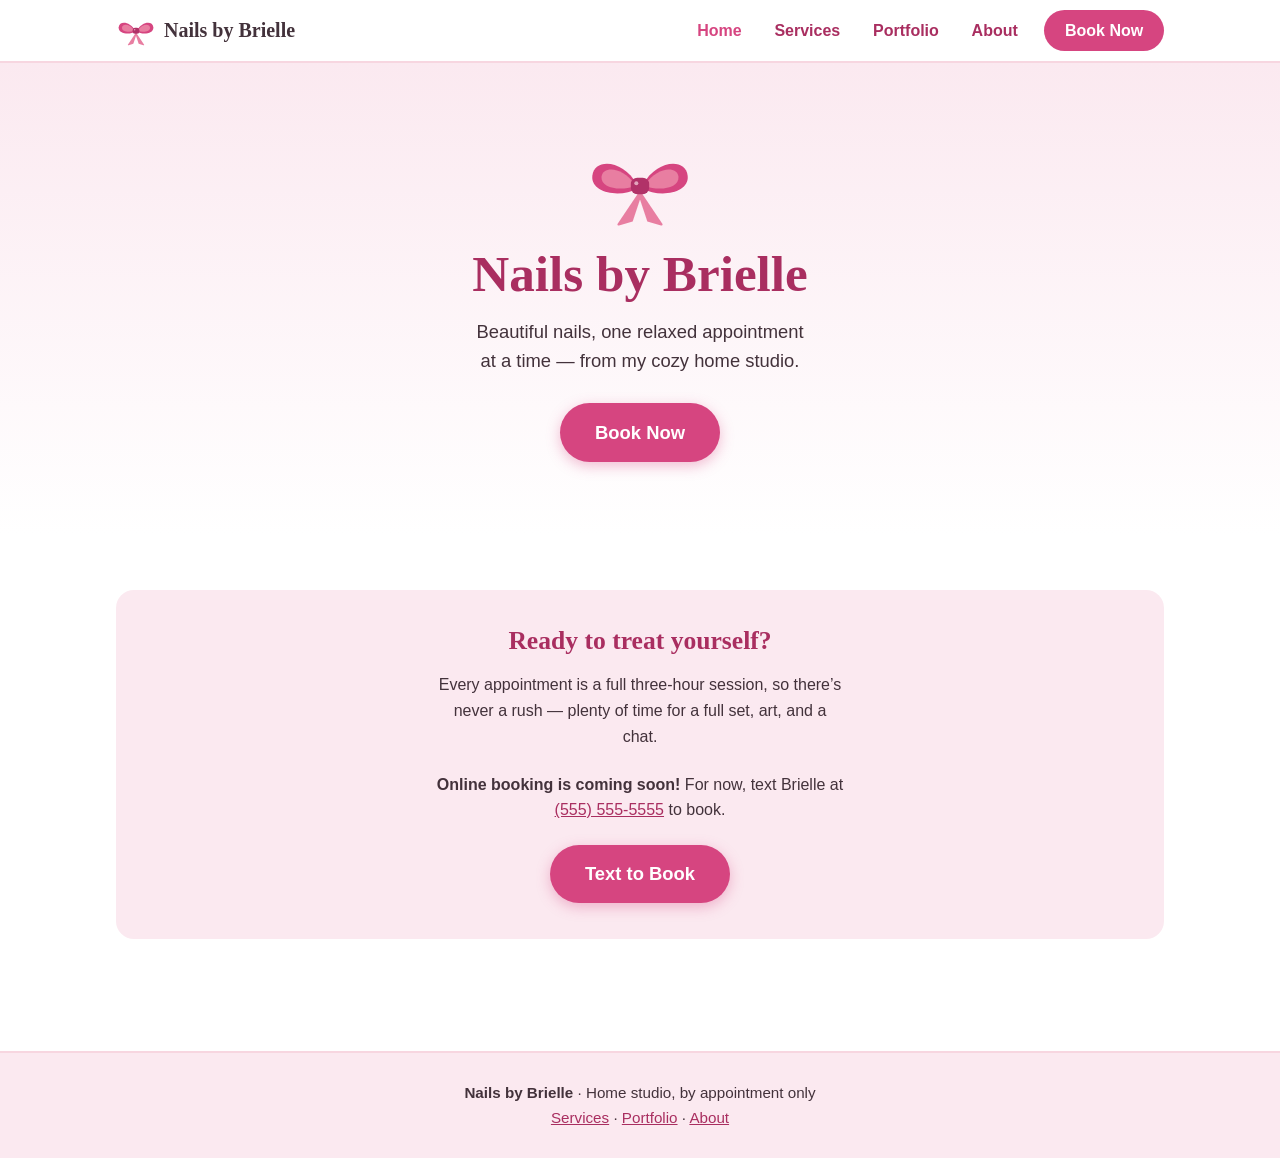
==== index.html @ 42bea0c3 "Initial site: home, services, portfolio, about with pink/white theme and bow logo Co-Authored-By: Cl" ====
<!DOCTYPE html>
<html lang="en">
<head>
  <meta charset="UTF-8">
  <meta name="viewport" content="width=device-width, initial-scale=1.0">
  <meta name="description" content="Nails by Brielle — a cozy home nail studio. Book your 3-hour appointment online.">
  <title>Nails by Brielle</title>
  <link rel="stylesheet" href="./css/style.css">
  <link rel="icon" href="./images/logo.svg" type="image/svg+xml">
</head>
<body>
  <header class="site-header">
    <div class="header-inner">
      <a class="brand" href="./index.html">
        <img src="./images/logo.svg" alt="">
        <span>Nails by Brielle</span>
      </a>
      <button type="button" class="nav-toggle" aria-expanded="false" aria-label="Menu">&#9776;</button>
      <nav class="site-nav">
        <a href="./index.html" class="active">Home</a>
        <a href="./services.html">Services</a>
        <a href="./portfolio.html">Portfolio</a>
        <a href="./about.html">About</a>
        <a href="#book" class="nav-book book-btn">Book Now</a>
      </nav>
    </div>
  </header>

  <section class="hero">
    <img class="hero-logo" src="./images/logo.svg" alt="Pink bow logo">
    <h1>Nails by Brielle</h1>
    <p class="tagline">Beautiful nails, one relaxed appointment at a time — from my cozy home studio.</p>
    <a href="#book" class="btn book-btn">Book Now</a>
  </section>

  <main>
    <section class="section" id="book">
      <div class="book-callout">
        <h2>Ready to treat yourself?</h2>
        <p>Every appointment is a full three-hour session, so there&rsquo;s never a rush &mdash; plenty of time for a full set, art, and a chat.</p>
        <!-- Placeholder until the Goldie booking link is live (see js/nav.js) -->
        <p><strong>Online booking is coming soon!</strong> For now, text Brielle at <a href="sms:+15555555555">(555)&nbsp;555-5555</a> to book.</p>
        <a href="sms:+15555555555" class="btn">Text to Book</a>
      </div>
    </section>
  </main>

  <footer class="site-footer">
    <p><strong>Nails by Brielle</strong> &middot; Home studio, by appointment only</p>
    <p><a href="./services.html">Services</a> &middot; <a href="./portfolio.html">Portfolio</a> &middot; <a href="./about.html">About</a></p>
  </footer>

  <script src="./js/nav.js"></script>
</body>
</html>
---- css/style.css ----
/* Nails by Brielle — mobile-first stylesheet */

:root {
  --pink-blush: #fbe9f0;   /* section backgrounds */
  --pink-soft: #f7d6e0;    /* cards, borders */
  --rose: #d64580;         /* buttons, big accents */
  --rose-deep: #a92e60;    /* links, small accent text (passes contrast on white) */
  --ink: #43323b;          /* body text */
  --white: #ffffff;
  --font-display: "Palatino Linotype", Palatino, Georgia, "Times New Roman", serif;
  --font-body: -apple-system, BlinkMacSystemFont, "Segoe UI", Roboto, Helvetica, Arial, sans-serif;
}

* { box-sizing: border-box; margin: 0; padding: 0; }

html { scroll-behavior: smooth; }

body {
  font-family: var(--font-body);
  color: var(--ink);
  background: var(--white);
  line-height: 1.6;
}

img { max-width: 100%; display: block; }

h1, h2, h3 { font-family: var(--font-display); line-height: 1.2; }

a { color: var(--rose-deep); }

/* ---------- Header / nav ---------- */

.site-header {
  position: sticky;
  top: 0;
  z-index: 10;
  background: var(--white);
  border-bottom: 2px solid var(--pink-soft);
}

.header-inner {
  max-width: 1080px;
  margin: 0 auto;
  padding: 0.6rem 1rem;
  display: flex;
  align-items: center;
  justify-content: space-between;
  gap: 1rem;
}

.brand {
  display: flex;
  align-items: center;
  gap: 0.5rem;
  text-decoration: none;
  color: var(--ink);
}

.brand img { width: 40px; height: 31px; }

.brand span {
  font-family: var(--font-display);
  font-size: 1.25rem;
  font-weight: bold;
}

.nav-toggle {
  background: none;
  border: 2px solid var(--pink-soft);
  border-radius: 8px;
  padding: 0.4rem 0.7rem;
  font-size: 1.2rem;
  color: var(--rose-deep);
  cursor: pointer;
}

.site-nav {
  display: none;
  position: absolute;
  top: 100%;
  left: 0;
  right: 0;
  background: var(--white);
  border-bottom: 2px solid var(--pink-soft);
  flex-direction: column;
}

.site-nav.open { display: flex; }

.site-nav a {
  padding: 0.9rem 1.25rem;
  text-decoration: none;
  font-weight: 600;
  border-top: 1px solid var(--pink-blush);
}

.site-nav a.active { color: var(--rose); }

.site-nav a.nav-book {
  background: var(--rose);
  color: var(--white);
  text-align: center;
}

/* ---------- Buttons ---------- */

.btn {
  display: inline-block;
  background: var(--rose);
  color: var(--white);
  font-size: 1.15rem;
  font-weight: 700;
  text-decoration: none;
  padding: 0.9rem 2.2rem;
  border-radius: 999px;
  box-shadow: 0 4px 14px rgba(214, 69, 128, 0.35);
}

.btn:hover { background: var(--rose-deep); }

/* ---------- Hero (home page) ---------- */

.hero {
  background: linear-gradient(180deg, var(--pink-blush) 0%, var(--white) 100%);
  text-align: center;
  padding: 3.5rem 1.25rem 3rem;
}

.hero img.hero-logo { width: 110px; margin: 0 auto 1rem; }

.hero h1 { font-size: 2.4rem; color: var(--rose-deep); }

.hero p.tagline {
  font-size: 1.15rem;
  margin: 0.75rem auto 1.75rem;
  max-width: 32ch;
}

/* ---------- Generic sections ---------- */

main { max-width: 1080px; margin: 0 auto; padding: 0 1rem; }

.section { padding: 2.5rem 0; }

.section h2 {
  font-size: 1.7rem;
  color: var(--rose-deep);
  margin-bottom: 1rem;
  text-align: center;
}

.section > p.lead {
  text-align: center;
  max-width: 55ch;
  margin: 0 auto 1.5rem;
}

/* ---------- Cards (services) ---------- */

.card-grid {
  display: grid;
  grid-template-columns: 1fr;
  gap: 1rem;
}

.card {
  background: var(--pink-blush);
  border: 1px solid var(--pink-soft);
  border-radius: 14px;
  padding: 1.25rem;
}

.card h3 { color: var(--rose-deep); margin-bottom: 0.25rem; }

.card .price {
  font-weight: 700;
  color: var(--rose);
  float: right;
  font-size: 1.1rem;
}

.note {
  background: var(--pink-soft);
  border-radius: 14px;
  padding: 1rem 1.25rem;
  margin-top: 1.5rem;
  text-align: center;
}

/* ---------- Portfolio grid ---------- */

.portfolio-grid {
  display: grid;
  grid-template-columns: 1fr;
  gap: 1.25rem;
}

.portfolio-grid figure {
  border: 1px solid var(--pink-soft);
  border-radius: 14px;
  overflow: hidden;
  background: var(--white);
}

.placeholder-img {
  height: 220px;
  display: flex;
  align-items: center;
  justify-content: center;
  color: var(--white);
  font-weight: 700;
  letter-spacing: 0.05em;
}

.ph-1 { background: linear-gradient(135deg, #f7d6e0, #d64580); }
.ph-2 { background: linear-gradient(135deg, #e87ea1, #a92e60); }
.ph-3 { background: linear-gradient(135deg, #fbe9f0, #e87ea1); }
.ph-4 { background: linear-gradient(135deg, #d64580, #f7d6e0); }
.ph-5 { background: linear-gradient(135deg, #a92e60, #e87ea1); }
.ph-6 { background: linear-gradient(135deg, #e87ea1, #fbe9f0); }

.portfolio-grid figcaption { padding: 0.8rem 1rem; }

/* ---------- About ---------- */

.about-wrap { display: grid; gap: 1.5rem; }

.about-photo {
  height: 260px;
  border-radius: 14px;
  background: linear-gradient(135deg, var(--pink-soft), var(--rose));
  display: flex;
  align-items: center;
  justify-content: center;
  color: var(--white);
  font-weight: 700;
}

.cta-row { margin-top: 1rem; }

/* ---------- Booking callout ---------- */

.book-callout {
  background: var(--pink-blush);
  border-radius: 18px;
  text-align: center;
  padding: 2.25rem 1.25rem;
  margin: 1rem 0 2.5rem;
}

.book-callout h2 { color: var(--rose-deep); font-size: 1.6rem; }

.book-callout p { max-width: 46ch; margin: 0.6rem auto 1.4rem; }

/* ---------- Footer ---------- */

.site-footer {
  background: var(--pink-blush);
  border-top: 2px solid var(--pink-soft);
  text-align: center;
  padding: 1.75rem 1rem;
  margin-top: 2rem;
  font-size: 0.95rem;
}

/* ---------- Desktop ---------- */

@media (min-width: 720px) {
  .nav-toggle { display: none; }

  .site-nav {
    display: flex;
    position: static;
    flex-direction: row;
    align-items: center;
    gap: 0.25rem;
    border: none;
  }

  .site-nav a { padding: 0.5rem 0.9rem; border: none; }

  .site-nav a.nav-book {
    border-radius: 999px;
    padding: 0.5rem 1.3rem;
    margin-left: 0.5rem;
  }

  .hero { padding: 5rem 1.25rem 4.5rem; }
  .hero h1 { font-size: 3.2rem; }

  .card-grid { grid-template-columns: 1fr 1fr; }
  .portfolio-grid { grid-template-columns: repeat(3, 1fr); }
  .about-wrap { grid-template-columns: 300px 1fr; align-items: start; }
}
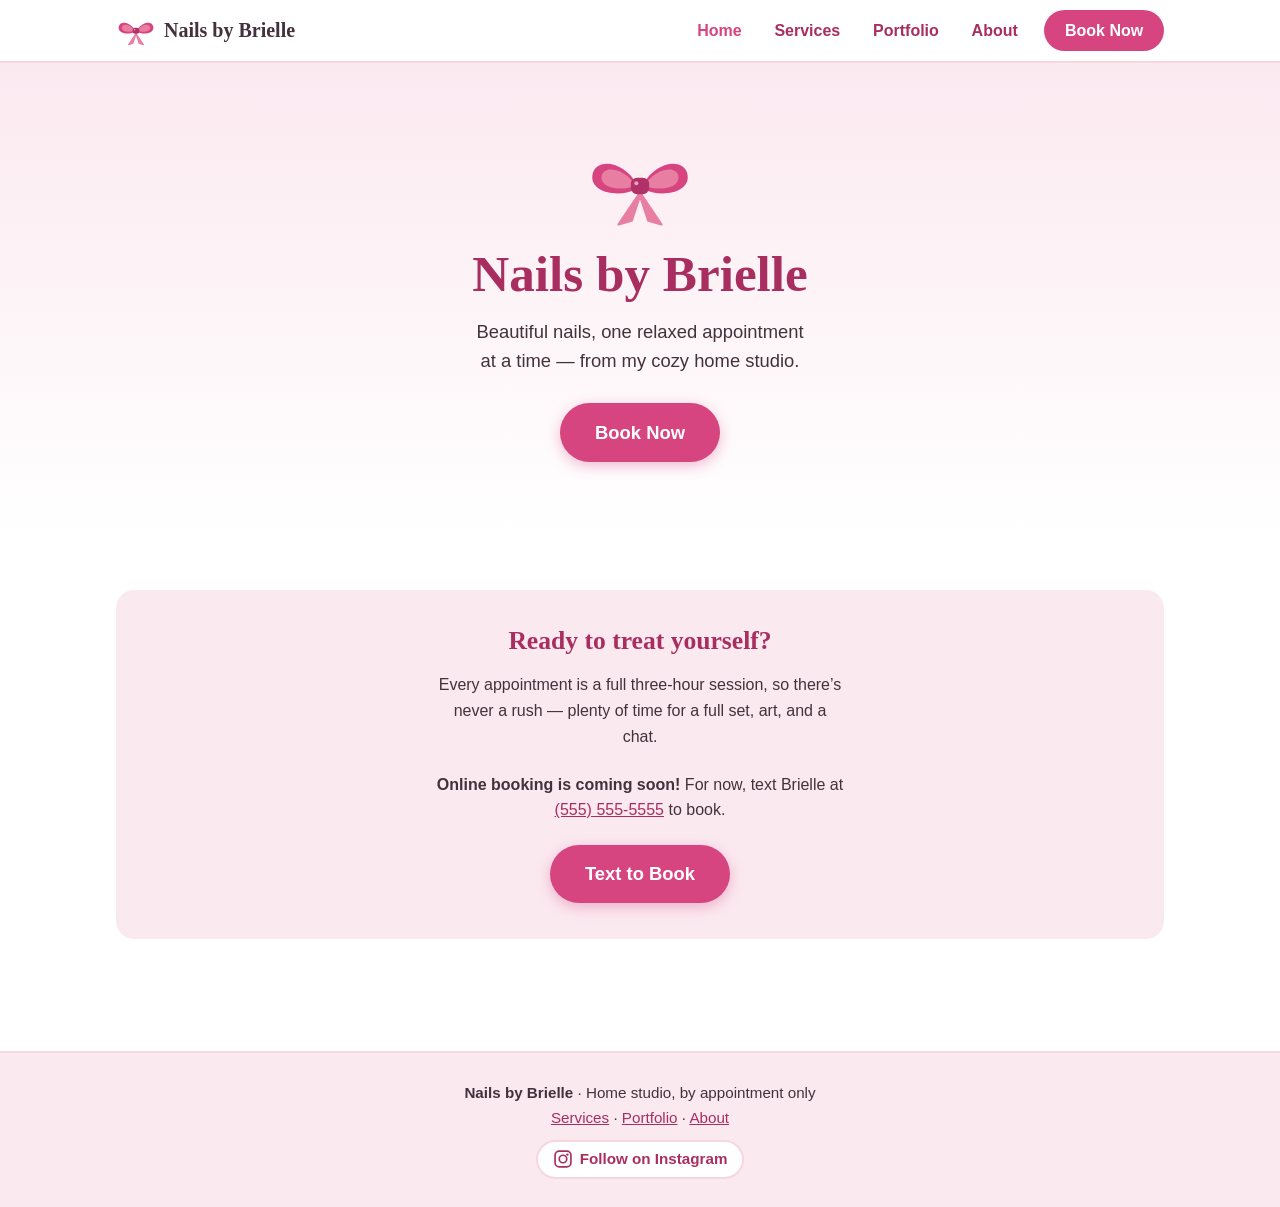
==== commit 1aaae61a: "Add Instagram footer link and portfolio callout, checklist for Brielle Co-Authored-By: Claude Fable " ====
--- a/index.html
+++ b/index.html
@@ -48,6 +48,12 @@
   <footer class="site-footer">
     <p><strong>Nails by Brielle</strong> &middot; Home studio, by appointment only</p>
     <p><a href="./services.html">Services</a> &middot; <a href="./portfolio.html">Portfolio</a> &middot; <a href="./about.html">About</a></p>
+    <p class="footer-social">
+      <a class="insta-link" href="https://www.instagram.com/" target="_blank" rel="noopener">
+        <svg viewBox="0 0 24 24" width="20" height="20" aria-hidden="true"><rect x="2.5" y="2.5" width="19" height="19" rx="5" fill="none" stroke="currentColor" stroke-width="2"/><circle cx="12" cy="12" r="4.5" fill="none" stroke="currentColor" stroke-width="2"/><circle cx="17.3" cy="6.7" r="1.4" fill="currentColor"/></svg>
+        <span>Follow on Instagram</span>
+      </a>
+    </p>
   </footer>
 
   <script src="./js/nav.js"></script>
--- a/css/style.css
+++ b/css/style.css
@@ -263,6 +263,23 @@
   font-size: 0.95rem;
 }
 
+.footer-social { margin-top: 0.6rem; }
+
+.insta-link {
+  display: inline-flex;
+  align-items: center;
+  gap: 0.45rem;
+  font-weight: 600;
+  color: var(--rose-deep);
+  text-decoration: none;
+  padding: 0.35rem 0.9rem;
+  border: 2px solid var(--pink-soft);
+  border-radius: 999px;
+  background: var(--white);
+}
+
+.insta-link:hover { border-color: var(--rose); }
+
 /* ---------- Desktop ---------- */
 
 @media (min-width: 720px) {
